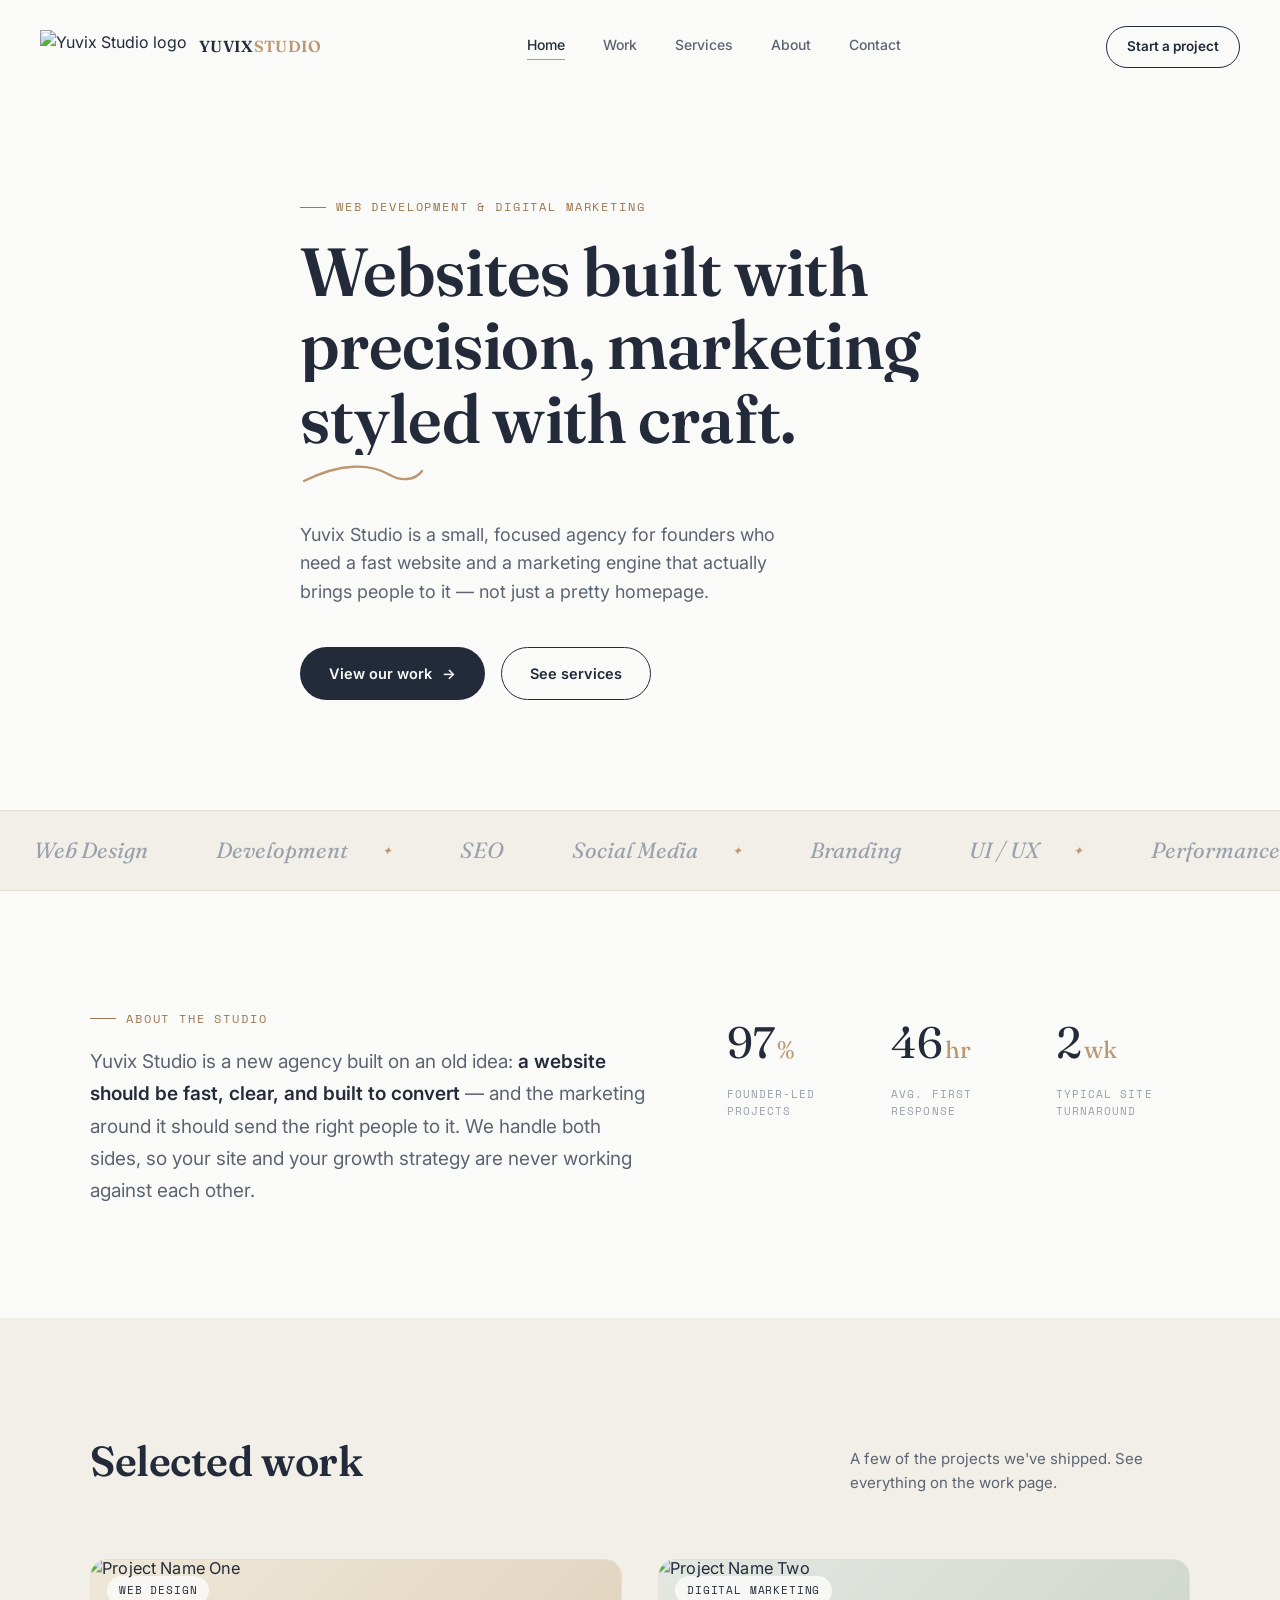
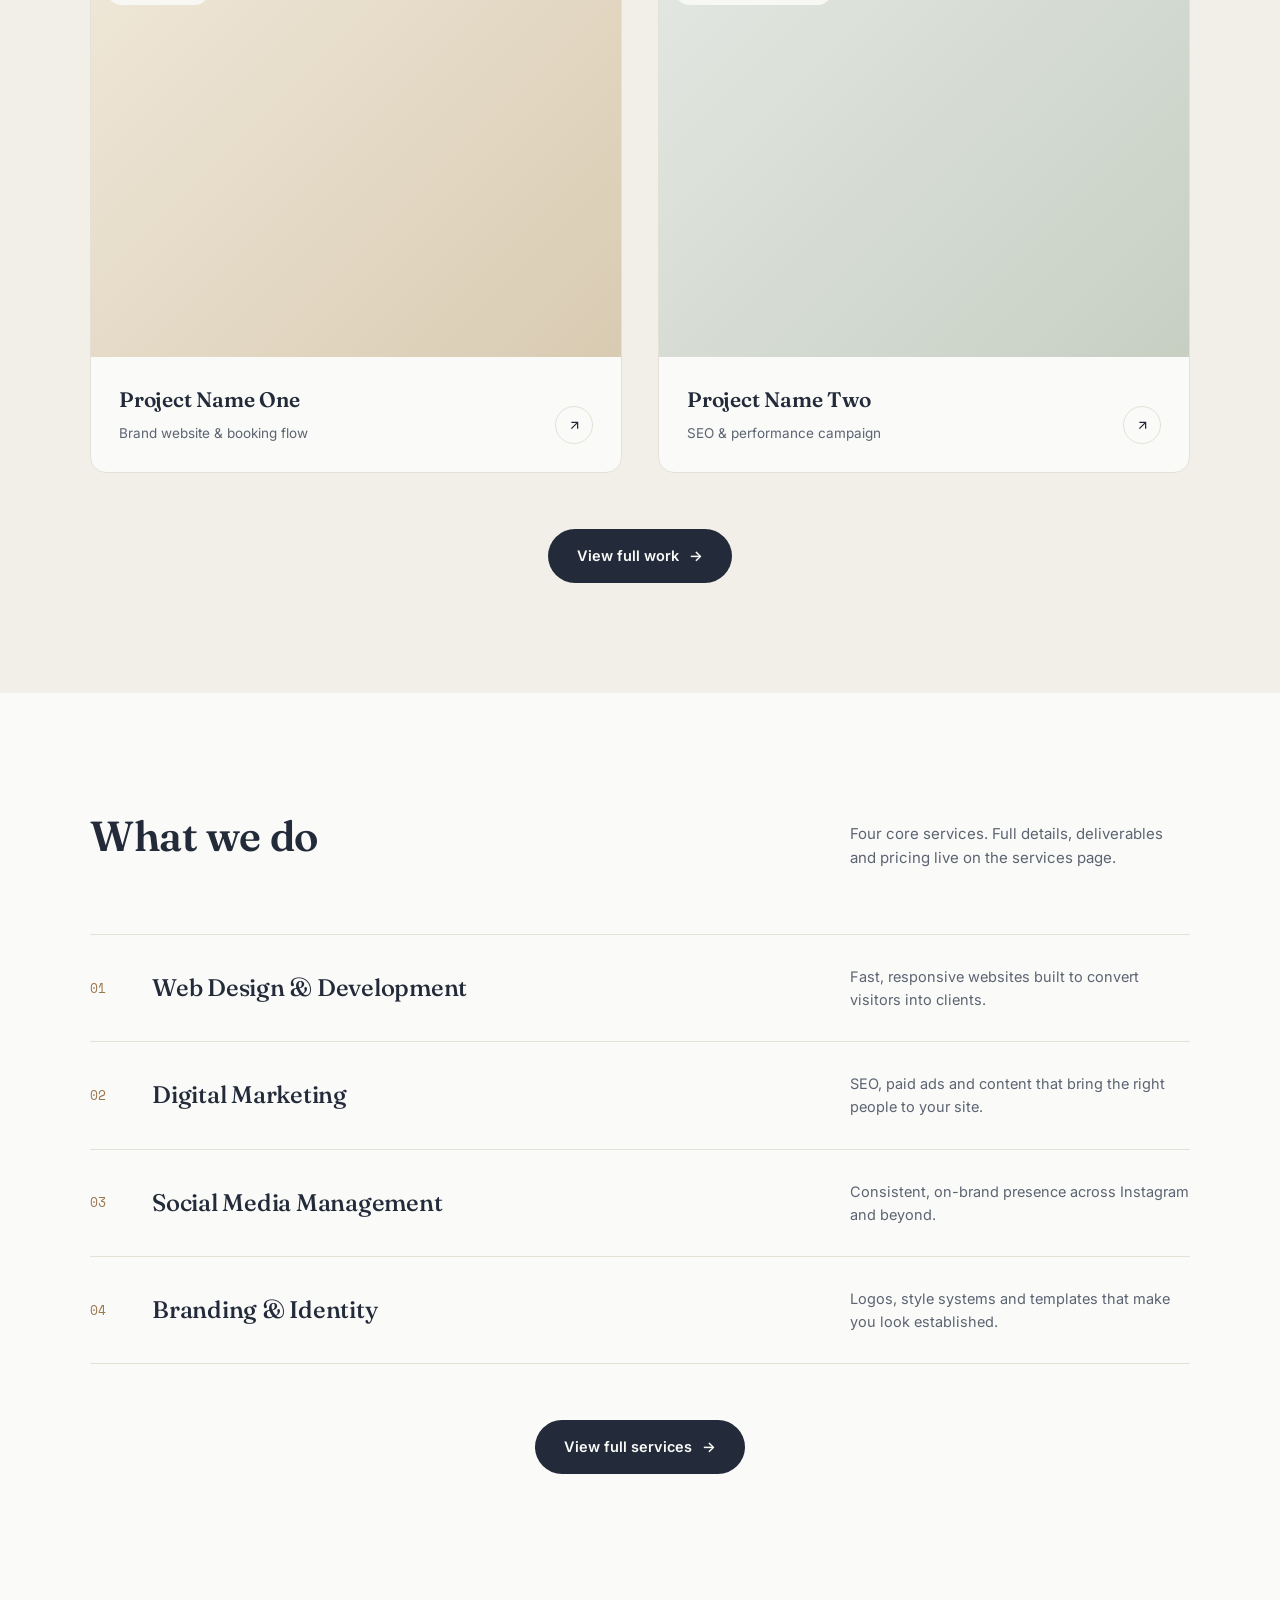
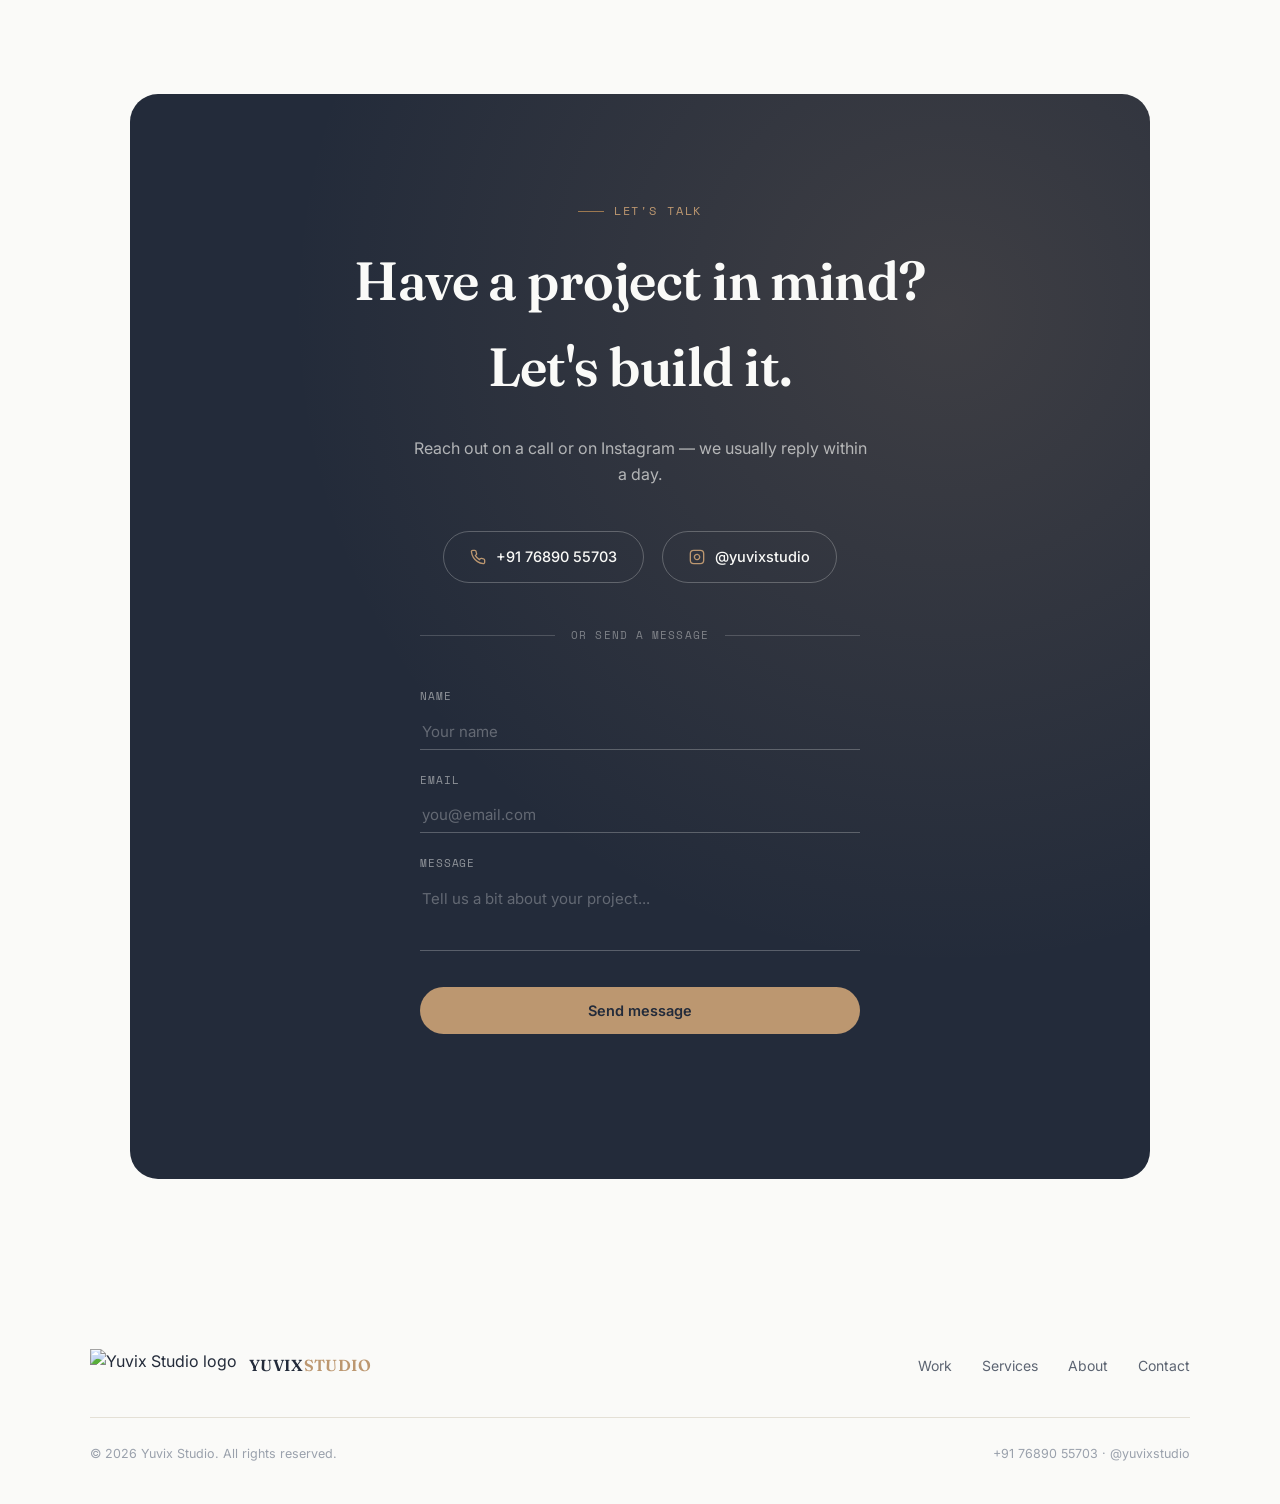
==== files2/index.html @ 5a6e92f4 "my portfolio" ====
<!DOCTYPE html>
<html lang="en">
<head>
<meta charset="UTF-8">
<meta name="viewport" content="width=device-width, initial-scale=1.0">
<title>Yuvix Studio — Web Development &amp; Digital Marketing</title>
<meta name="description" content="Yuvix Studio designs and builds websites and digital marketing systems for brands that want to grow.">
<link rel="icon" href="assets/logo.png">
<link rel="preconnect" href="https://fonts.googleapis.com">
<link rel="preconnect" href="https://fonts.gstatic.com" crossorigin>
<link href="https://fonts.googleapis.com/css2?family=Fraunces:ital,opsz,wght@0,9..144,500;0,9..144,600;1,9..144,500&family=Inter:wght@400;500;600&family=Space+Mono:wght@400;700&display=swap" rel="stylesheet">
<link rel="stylesheet" href="style.css">
</head>
<body>

<!-- ============ NAV ============ -->
<nav class="site-nav">
  <a href="index.html" class="brand">
    <img src="assets/logo.png" alt="Yuvix Studio logo">
    <span class="brand-word">YUVIX<span>STUDIO</span></span>
  </a>
  <div class="nav-links">
    <a href="index.html" class="current">Home</a>
    <a href="work.html">Work</a>
    <a href="services.html">Services</a>
    <a href="index.html#about">About</a>
    <a href="index.html#contact">Contact</a>
  </div>
  <a href="tel:+917689055703" class="nav-cta">Start a project</a>
  <button class="nav-toggle" aria-label="Toggle menu" aria-expanded="false">
    <span></span><span></span><span></span>
  </button>
</nav>

<!-- ============ HERO ============ -->
<header class="hero">
  <img src="assets/logo.png" alt="" class="hero-mark">
  <div class="wrap hero-inner">
    <span class="eyebrow">Web Development &amp; Digital Marketing</span>
    <h1>
      <span class="line"><span>Websites built with</span></span>
      <span class="line"><span>precision, marketing</span></span>
      <span class="line"><span>styled with craft.</span></span>
    </h1>
    <svg class="hero-swash" viewBox="0 0 150 26">
      <path d="M4,20 C40,2 70,2 90,14 C100,20 115,20 122,10" />
    </svg>
    <p class="lede">Yuvix Studio is a small, focused agency for founders who need a fast website and a marketing engine that actually brings people to it — not just a pretty homepage.</p>
    <div class="hero-ctas">
      <a href="#work" class="btn btn-primary">View our work <span class="btn-arrow">→</span></a>
      <a href="services.html" class="btn btn-ghost">See services</a>
    </div>
  </div>
</header>

<!-- ============ MARQUEE ============ -->
<div class="marquee-band">
  <div class="marquee">
    <span>Web Design <span>Development</span> SEO <span>Social Media</span> Branding <span>UI / UX</span> Performance Ads <span>Web Design</span> Development <span>SEO</span> Social Media <span>Branding</span> UI / UX <span>Performance Ads</span></span>
    <span>Web Design <span>Development</span> SEO <span>Social Media</span> Branding <span>UI / UX</span> Performance Ads <span>Web Design</span> Development <span>SEO</span> Social Media <span>Branding</span> UI / UX <span>Performance Ads</span></span>
  </div>
</div>

<!-- ============ ABOUT / STATS ============ -->
<section class="about" id="about">
  <div class="wrap about-grid">
    <div class="about-copy reveal">
      <span class="eyebrow">About the studio</span>
      <p>Yuvix Studio is a new agency built on an old idea: <strong>a website should be fast, clear, and built to convert</strong> — and the marketing around it should send the right people to it. We handle both sides, so your site and your growth strategy are never working against each other.</p>
    </div>
    <div class="stats reveal reveal-stagger">
      <div>
        <div class="stat-num"><span data-count="100">0</span><span class="suffix">%</span></div>
        <div class="stat-label">Founder-led projects</div>
      </div>
      <div>
        <div class="stat-num"><span data-count="48">0</span><span class="suffix">hr</span></div>
        <div class="stat-label">Avg. first response</div>
      </div>
      <div>
        <div class="stat-num"><span data-count="2">0</span><span class="suffix">wk</span></div>
        <div class="stat-label">Typical site turnaround</div>
      </div>
    </div>
  </div>
</section>

<!-- ============ WORK (teaser — full grid lives on work.html) ============ -->
<section class="work" id="work">
  <div class="wrap">
    <div class="section-head reveal">
      <h2>Selected work</h2>
      <p>A few of the projects we've shipped. See everything on the work page.</p>
    </div>

    <div class="work-grid reveal-stagger">

      <!-- Homepage shows a short preview only — the full portfolio lives on work.html.
           To feature a different project here, just change the href/img/text below,
           it doesn't need to match work.html exactly. -->
      <a href="project-1.html" class="work-card reveal" style="--thumb-a:#EFE7D8; --thumb-b:#D9CBB2;">
        <div class="work-thumb">
          <span class="work-tag">Web Design</span>
          <img src="https://picsum.photos/seed/yuvix-webdesign/800/600" alt="Project Name One" loading="lazy">
        </div>
        <div class="work-body">
          <div>
            <h3>Project Name One</h3>
            <p>Brand website &amp; booking flow</p>
          </div>
          <span class="work-arrow"><svg viewBox="0 0 24 24" fill="none" stroke-width="2"><path d="M7 17L17 7M7 7h10v10"/></svg></span>
        </div>
      </a>

      <a href="project-2.html" class="work-card reveal" style="--thumb-a:#E3E7E2; --thumb-b:#C7CFC3;">
        <div class="work-thumb">
          <span class="work-tag">Digital Marketing</span>
          <img src="https://picsum.photos/seed/yuvix-marketing/800/600" alt="Project Name Two" loading="lazy">
        </div>
        <div class="work-body">
          <div>
            <h3>Project Name Two</h3>
            <p>SEO &amp; performance campaign</p>
          </div>
          <span class="work-arrow"><svg viewBox="0 0 24 24" fill="none" stroke-width="2"><path d="M7 17L17 7M7 7h10v10"/></svg></span>
        </div>
      </a>

    </div>

    <div class="teaser-cta reveal">
      <a href="work.html" class="btn btn-primary">View full work <span class="btn-arrow">→</span></a>
    </div>
  </div>
</section>

<!-- ============ SERVICES TEASER ============ -->
<section class="services-teaser">
  <div class="wrap">
    <div class="section-head reveal">
      <h2>What we do</h2>
      <p>Four core services. Full details, deliverables and pricing live on the services page.</p>
    </div>
    <div class="teaser-list reveal-stagger">
      <div class="teaser-row reveal">
        <span class="teaser-num">01</span>
        <h3>Web Design &amp; Development</h3>
        <p>Fast, responsive websites built to convert visitors into clients.</p>
      </div>
      <div class="teaser-row reveal">
        <span class="teaser-num">02</span>
        <h3>Digital Marketing</h3>
        <p>SEO, paid ads and content that bring the right people to your site.</p>
      </div>
      <div class="teaser-row reveal">
        <span class="teaser-num">03</span>
        <h3>Social Media Management</h3>
        <p>Consistent, on-brand presence across Instagram and beyond.</p>
      </div>
      <div class="teaser-row reveal">
        <span class="teaser-num">04</span>
        <h3>Branding &amp; Identity</h3>
        <p>Logos, style systems and templates that make you look established.</p>
      </div>
    </div>
    <div class="teaser-cta reveal">
      <a href="services.html" class="btn btn-primary">View full services <span class="btn-arrow">→</span></a>
    </div>
  </div>
</section>

<!-- ============ CONTACT ============ -->
<section id="contact">
  <div class="wrap">
    <div class="contact reveal">
      <div class="contact-inner">
        <span class="eyebrow" style="color:var(--gold)">Let's talk</span>
        <h2>Have a project in mind? Let's build it.</h2>
        <p class="lede">Reach out on a call or on Instagram — we usually reply within a day.</p>
        <div class="contact-links">
          <a href="tel:+917689055703" class="contact-pill">
            <svg viewBox="0 0 24 24" fill="none" stroke-width="2"><path d="M22 16.92v3a2 2 0 0 1-2.18 2 19.79 19.79 0 0 1-8.63-3.07 19.5 19.5 0 0 1-6-6 19.79 19.79 0 0 1-3.07-8.67A2 2 0 0 1 4.11 2h3a2 2 0 0 1 2 1.72c.127.96.362 1.903.7 2.81a2 2 0 0 1-.45 2.11L8.09 9.91a16 16 0 0 0 6 6l1.27-1.27a2 2 0 0 1 2.11-.45c.907.338 1.85.573 2.81.7A2 2 0 0 1 22 16.92z"/></svg>
            +91 76890 55703
          </a>
          <a href="https://instagram.com/yuvixstudio" target="_blank" rel="noopener" class="contact-pill">
            <svg viewBox="0 0 24 24" fill="none" stroke-width="2"><rect x="2" y="2" width="20" height="20" rx="5"/><path d="M16 11.37A4 4 0 1 1 12.63 8 4 4 0 0 1 16 11.37z"/><path d="M17.5 6.5h.01"/></svg>
            @yuvixstudio
          </a>
        </div>

        <div class="contact-divider">Or send a message</div>

        <!--
          CONTACT FORM — powered by Formspree (free tier works fine).
          Setup: 1) create a free account at https://formspree.io
                 2) create a new form, copy its endpoint (looks like
                    https://formspree.io/f/abcdwxyz)
                 3) replace YOUR_FORM_ID below with that ID.
          Until you do this, the form will show an error on submit.
        -->
        <form class="contact-form" id="contactForm" action="https://formspree.io/f/YOUR_FORM_ID" method="POST">
          <input type="text" name="_gotcha" class="form-honeypot" tabindex="-1" autocomplete="off">
          <div class="field-dark">
            <label for="cf-name">Name</label>
            <input type="text" id="cf-name" name="name" placeholder="Your name" required>
          </div>
          <div class="field-dark">
            <label for="cf-email">Email</label>
            <input type="email" id="cf-email" name="email" placeholder="you@email.com" required>
          </div>
          <div class="field-dark">
            <label for="cf-message">Message</label>
            <textarea id="cf-message" name="message" placeholder="Tell us a bit about your project..." required></textarea>
          </div>
          <button type="submit" class="btn btn-primary">Send message</button>
          <p class="form-status" id="formStatus"></p>
        </form>
      </div>
    </div>
  </div>
</section>

<!-- ============ FOOTER ============ -->
<footer>
  <div class="wrap">
    <div class="footer-grid">
      <a href="index.html" class="brand">
        <img src="assets/logo.png" alt="Yuvix Studio logo">
        <span class="brand-word">YUVIX<span>STUDIO</span></span>
      </a>
      <div class="footer-nav">
        <a href="work.html">Work</a>
        <a href="services.html">Services</a>
        <a href="index.html#about">About</a>
        <a href="index.html#contact">Contact</a>
      </div>
    </div>
    <div class="footer-bottom">
      <span>© <span id="year"></span> Yuvix Studio. All rights reserved.</span>
      <span>+91 76890 55703 · @yuvixstudio</span>
    </div>
  </div>
</footer>

<script src="script.js"></script>
</body>
</html>
---- files2/style.css ----
/* =========================================================
   YUVIX STUDIO — shared stylesheet
   Palette pulled directly from the logo:
     navy  #2A3342   gold  #BC9770
   ========================================================= */

:root{
  --paper:      #FAFAF8;
  --paper-alt:  #F2EFE8;
  --ink:        #232B3A;
  --ink-soft:   #5C6472;
  --ink-faint:  #9AA1AC;
  --gold:       #BC9770;
  --gold-deep:  #9C7850;
  --line:       #E4E0D6;
  --paper-rgb:  250, 250, 248;

  --display: 'Fraunces', serif;
  --body:    'Inter', sans-serif;
  --mono:    'Space Mono', monospace;

  --wrap: 1180px;
  --ease: cubic-bezier(.22,.85,.32,1);
}

*, *::before, *::after{ box-sizing:border-box; }

html{ scroll-behavior:smooth; }

body{
  margin:0;
  background:var(--paper);
  color:var(--ink);
  font-family:var(--body);
  font-size:16px;
  line-height:1.6;
  -webkit-font-smoothing:antialiased;
}

img{ max-width:100%; display:block; }

a{ color:inherit; text-decoration:none; }

.wrap{
  max-width:var(--wrap);
  margin:0 auto;
  padding:0 40px;
}

.eyebrow{
  font-family:var(--mono);
  font-size:11.5px;
  letter-spacing:.16em;
  text-transform:uppercase;
  color:var(--gold-deep);
  display:inline-flex;
  align-items:center;
  gap:10px;
  margin:0 0 18px;
}
.eyebrow::before{
  content:'';
  width:26px; height:1px;
  background:var(--gold-deep);
  display:inline-block;
}

h1,h2,h3{
  font-family:var(--display);
  font-weight:600;
  color:var(--ink);
  margin:0;
  letter-spacing:-.01em;
}

/* =========================== NAV =========================== */
.site-nav{
  position:fixed;
  top:0; left:0; right:0;
  z-index:100;
  display:flex;
  align-items:center;
  justify-content:space-between;
  padding:26px 40px;
  transition: padding .4s var(--ease), background .4s var(--ease), border-color .4s var(--ease);
  border-bottom:1px solid transparent;
}
.site-nav.scrolled{
  padding:16px 40px;
  background:rgba(var(--paper-rgb), .82);
  backdrop-filter: blur(10px);
  border-bottom-color:var(--line);
}
.brand{
  display:flex;
  align-items:center;
  gap:12px;
}
.brand img{ height:34px; width:auto; transition:height .4s var(--ease); }
.site-nav.scrolled .brand img{ height:28px; }
.brand-word{
  font-family:var(--display);
  font-weight:600;
  font-size:16px;
  letter-spacing:.02em;
  color:var(--ink);
}
.brand-word span{ color:var(--gold); }

.nav-links{
  display:flex;
  align-items:center;
  gap:38px;
}
.nav-links a{
  position:relative;
  font-size:14px;
  font-weight:500;
  color:var(--ink-soft);
  padding-bottom:4px;
}
.nav-links a::after{
  content:'';
  position:absolute;
  left:0; bottom:0;
  width:100%; height:1px;
  background:var(--gold);
  transform:scaleX(0);
  transform-origin:right;
  transition:transform .35s var(--ease);
}
.nav-links a:hover::after,
.nav-links a.current::after{ transform:scaleX(1); transform-origin:left; }
.nav-links a.current{ color:var(--ink); }

.nav-cta{
  font-size:13.5px;
  font-weight:600;
  color:var(--ink);
  border:1px solid var(--ink);
  border-radius:999px;
  padding:9px 20px;
  transition:background .3s var(--ease), color .3s var(--ease), border-color .3s var(--ease);
}
.nav-cta:hover{ background:var(--ink); color:var(--paper); }

.nav-toggle{
  display:none;
  flex-direction:column;
  gap:5px;
  background:none;
  border:none;
  cursor:pointer;
  padding:6px;
}
.nav-toggle span{ width:22px; height:1.5px; background:var(--ink); display:block; }

/* =========================== BUTTONS =========================== */
.btn{
  display:inline-flex;
  align-items:center;
  gap:10px;
  font-family:var(--body);
  font-weight:600;
  font-size:14.5px;
  padding:14px 28px;
  border-radius:999px;
  cursor:pointer;
  transition:transform .3s var(--ease), background .3s var(--ease), color .3s var(--ease), border-color .3s var(--ease);
  border:1px solid transparent;
}
.btn-primary{ background:var(--ink); color:var(--paper); }
.btn-primary:hover{ background:var(--gold-deep); transform:translateY(-2px); }
.btn-ghost{ border-color:var(--ink); color:var(--ink); }
.btn-ghost:hover{ background:var(--ink); color:var(--paper); transform:translateY(-2px); }
.btn-arrow{ transition:transform .3s var(--ease); }
.btn:hover .btn-arrow{ transform:translateX(4px); }

/* =========================== HERO =========================== */
.hero{
  position:relative;
  padding:190px 0 110px;
  overflow:hidden;
}
.hero-mark{
  position:absolute;
  right:-6%;
  top:8%;
  width:560px;
  opacity:.05;
  transform:rotate(8deg);
  animation: breathe 9s ease-in-out infinite;
  pointer-events:none;
}
@keyframes breathe{
  0%,100%{ transform:rotate(8deg) scale(1); }
  50%{ transform:rotate(6deg) scale(1.03); }
}
.hero-inner{ max-width:760px; }
.hero h1{
  font-size:clamp(40px, 6vw, 68px);
  line-height:1.08;
}
.hero h1 .line{
  display:block;
  overflow:hidden;
}
.hero h1 .line span{
  display:block;
  transform:translateY(110%);
  animation: line-up .9s var(--ease) forwards;
}
.hero h1 .line:nth-child(1) span{ animation-delay:.05s; }
.hero h1 .line:nth-child(2) span{ animation-delay:.18s; }
.hero h1 .line:nth-child(3) span{ animation-delay:.31s; }
@keyframes line-up{ to{ transform:translateY(0); } }

.hero-swash{
  width:150px; height:26px;
  margin:6px 0 26px;
}
.hero-swash path{
  fill:none;
  stroke:var(--gold);
  stroke-width:2.4;
  stroke-linecap:round;
  stroke-dasharray:220;
  stroke-dashoffset:220;
  animation: swash-draw 1.1s var(--ease) forwards 1s;
}
@keyframes swash-draw{ to{ stroke-dashoffset:0; } }

.hero p.lede{
  font-size:18px;
  color:var(--ink-soft);
  max-width:520px;
  margin:0 0 40px;
  opacity:0;
  animation: fade-up .8s var(--ease) forwards 1.15s;
}
.hero-ctas{
  display:flex;
  gap:16px;
  opacity:0;
  animation: fade-up .8s var(--ease) forwards 1.3s;
}
@keyframes fade-up{
  from{ opacity:0; transform:translateY(14px); }
  to{ opacity:1; transform:translateY(0); }
}

/* =========================== MARQUEE =========================== */
.marquee-band{
  border-top:1px solid var(--line);
  border-bottom:1px solid var(--line);
  background:var(--paper-alt);
  overflow:hidden;
  padding:22px 0;
}
.marquee{
  display:flex;
  width:max-content;
  animation: scroll-left 32s linear infinite;
}
.marquee:hover{ animation-play-state:paused; }
.marquee span{
  font-family:var(--display);
  font-size:22px;
  font-style:italic;
  color:var(--ink-faint);
  padding:0 34px;
  white-space:nowrap;
  display:flex;
  align-items:center;
  gap:34px;
}
.marquee span::after{
  content:'✦';
  font-family:var(--body);
  font-size:12px;
  color:var(--gold);
}
@keyframes scroll-left{
  from{ transform:translateX(0); }
  to{ transform:translateX(-50%); }
}

/* =========================== REVEAL =========================== */
.reveal{
  opacity:0;
  transform:translateY(28px);
  transition:opacity .8s var(--ease), transform .8s var(--ease);
}
.reveal.in-view{ opacity:1; transform:translateY(0); }
.reveal-stagger.in-view > *{ transition-delay: calc(var(--i, 0) * .09s); }

/* =========================== SECTION shared =========================== */
section{ padding:110px 0; }
.section-head{
  display:flex;
  justify-content:space-between;
  align-items:flex-end;
  gap:40px;
  margin-bottom:64px;
}
.section-head h2{ font-size:clamp(28px,3.4vw,42px); max-width:520px; }
.section-head p{ color:var(--ink-soft); max-width:340px; font-size:15px; margin:0; }

/* =========================== ABOUT / STATS =========================== */
.about{ background:var(--paper); }
.about-grid{
  display:grid;
  grid-template-columns:1.1fr .9fr;
  gap:70px;
  align-items:start;
}
.about-copy p{
  font-size:19px;
  color:var(--ink-soft);
  line-height:1.7;
  margin:0;
}
.about-copy strong{ color:var(--ink); font-weight:600; }
.stats{
  display:grid;
  grid-template-columns:repeat(3,1fr);
  gap:30px;
  padding-top:6px;
}
.stat-num{
  font-family:var(--display);
  font-size:44px;
  color:var(--ink);
  display:flex;
  align-items:baseline;
  gap:2px;
}
.stat-num span.suffix{ font-size:24px; color:var(--gold); }
.stat-label{
  font-family:var(--mono);
  font-size:11px;
  letter-spacing:.1em;
  text-transform:uppercase;
  color:var(--ink-faint);
  margin-top:8px;
}

/* =========================== WORK =========================== */
.work{ background:var(--paper-alt); }
.work-grid{
  display:grid;
  grid-template-columns:repeat(2, 1fr);
  gap:36px;
}
.work-card{
  background:var(--paper);
  border:1px solid var(--line);
  border-radius:16px;
  overflow:hidden;
  transition:transform .5s var(--ease), box-shadow .5s var(--ease);
}
.work-card:hover{
  transform:translateY(-6px);
  box-shadow:0 30px 60px -30px rgba(35,43,58,.25);
}
.work-thumb{
  position:relative;
  aspect-ratio: 4 / 3;
  overflow:hidden;
  background:linear-gradient(135deg, var(--thumb-a, #e7e2d6), var(--thumb-b, #d8cfc0));
}
.work-thumb img{
  width:100%; height:100%; object-fit:cover;
  transform:scale(1.02);
  transition:transform .7s var(--ease);
}
.work-card:hover .work-thumb img{ transform:scale(1.1); }
.work-thumb .work-tag{
  position:absolute;
  top:16px; left:16px;
  font-family:var(--mono);
  font-size:10.5px;
  letter-spacing:.08em;
  text-transform:uppercase;
  background:rgba(250,250,248,.9);
  color:var(--ink);
  padding:6px 12px;
  border-radius:999px;
}
.work-body{
  padding:26px 28px 28px;
  display:flex;
  justify-content:space-between;
  align-items:flex-end;
}
.work-body h3{ font-size:21px; margin-bottom:6px; }
.work-body p{ margin:0; font-size:13.5px; color:var(--ink-soft); }
.work-arrow{
  width:38px; height:38px;
  border-radius:50%;
  border:1px solid var(--line);
  display:flex;
  align-items:center;
  justify-content:center;
  flex-shrink:0;
  transition:background .35s var(--ease), transform .35s var(--ease), border-color .35s var(--ease);
}
.work-card:hover .work-arrow{
  background:var(--ink);
  border-color:var(--ink);
  transform:rotate(45deg);
}
.work-arrow svg{ width:15px; height:15px; stroke:var(--ink); transition:stroke .35s var(--ease); }
.work-card:hover .work-arrow svg{ stroke:var(--paper); }

.work-note{
  margin-top:40px;
  font-size:13px;
  color:var(--ink-faint);
  text-align:center;
}
.work-note code{
  background:var(--paper);
  border:1px solid var(--line);
  padding:2px 7px;
  border-radius:6px;
  font-family:var(--mono);
}

/* =========================== SERVICES TEASER (index) =========================== */
.services-teaser{ background:var(--paper); }
.teaser-list{ border-top:1px solid var(--line); }
.teaser-row{
  display:flex;
  align-items:center;
  gap:28px;
  padding:30px 0;
  border-bottom:1px solid var(--line);
  transition:padding-left .4s var(--ease);
}
.teaser-row:hover{ padding-left:14px; }
.teaser-num{
  font-family:var(--mono);
  font-size:13px;
  color:var(--gold-deep);
  width:34px;
  flex-shrink:0;
}
.teaser-row h3{
  font-size:24px;
  flex:1;
  font-weight:500;
}
.teaser-row p{
  color:var(--ink-soft);
  font-size:14.5px;
  max-width:340px;
  margin:0;
  flex:1;
}
.teaser-cta{ text-align:center; margin-top:56px; }

/* =========================== CONTACT =========================== */
.contact{
  background:var(--ink);
  color:var(--paper);
  border-radius:28px;
  margin:0 40px;
  padding:100px 60px;
  text-align:center;
  position:relative;
  overflow:hidden;
}
.contact::before{
  content:'';
  position:absolute;
  inset:0;
  background:radial-gradient(circle at 80% 20%, rgba(188,151,112,.18), transparent 55%);
}
.contact-inner{ position:relative; }
.contact h2{
  color:var(--paper);
  font-size:clamp(32px,4.2vw,54px);
  max-width:680px;
  margin:0 auto 26px;
}
.contact p.lede{
  color:rgba(250,250,248,.65);
  max-width:460px;
  margin:0 auto 44px;
  font-size:16px;
}
.contact-links{
  display:flex;
  justify-content:center;
  gap:18px;
  flex-wrap:wrap;
}
.contact-pill{
  display:flex;
  align-items:center;
  gap:10px;
  border:1px solid rgba(250,250,248,.25);
  border-radius:999px;
  padding:13px 26px;
  font-size:14.5px;
  font-weight:500;
  transition:background .3s var(--ease), border-color .3s var(--ease);
}
.contact-pill:hover{ background:rgba(250,250,248,.08); border-color:var(--gold); }
.contact-pill svg{ width:16px; height:16px; stroke:var(--gold); }

.contact-divider{
  display:flex;
  align-items:center;
  gap:16px;
  max-width:440px;
  margin:44px auto;
  color:rgba(250,250,248,.4);
  font-family:var(--mono);
  font-size:11px;
  letter-spacing:.1em;
  text-transform:uppercase;
}
.contact-divider::before,
.contact-divider::after{
  content:'';
  height:1px;
  flex:1;
  background:rgba(250,250,248,.18);
}

.contact-form{
  max-width:440px;
  margin:0 auto;
  text-align:left;
}
.contact-form .field-dark{
  position:relative;
  margin-bottom:22px;
}
.contact-form label{
  display:block;
  font-family:var(--mono);
  font-size:11px;
  letter-spacing:.08em;
  text-transform:uppercase;
  color:rgba(250,250,248,.5);
  margin-bottom:8px;
}
.contact-form input,
.contact-form textarea{
  width:100%;
  background:transparent;
  border:none;
  border-bottom:1px solid rgba(250,250,248,.25);
  color:var(--paper);
  font-family:var(--body);
  font-size:15px;
  padding:8px 2px;
  outline:none;
  resize:none;
  transition:border-color .3s var(--ease);
}
.contact-form textarea{ min-height:70px; }
.contact-form input:focus,
.contact-form textarea:focus{ border-bottom-color:var(--gold); }
.contact-form input::placeholder,
.contact-form textarea::placeholder{ color:rgba(250,250,248,.3); }

.contact-form .btn-primary{
  background:var(--gold);
  color:var(--ink);
  width:100%;
  justify-content:center;
  margin-top:6px;
}
.contact-form .btn-primary:hover{ background:var(--paper); }
.contact-form .btn-primary:disabled{ opacity:.6; cursor:wait; }

.form-status{
  margin-top:14px;
  font-size:13.5px;
  min-height:18px;
}
.form-status.ok{ color:var(--gold); }
.form-status.err{ color:#e39a9a; }

.form-honeypot{ position:absolute; left:-9999px; opacity:0; height:0; width:0; }

/* =========================== FOOTER =========================== */
footer{ padding:60px 0 40px; }
.footer-grid{
  display:flex;
  justify-content:space-between;
  align-items:center;
  padding-bottom:34px;
  border-bottom:1px solid var(--line);
  flex-wrap:wrap;
  gap:20px;
}
.footer-nav{ display:flex; gap:30px; }
.footer-nav a{ font-size:14px; color:var(--ink-soft); }
.footer-nav a:hover{ color:var(--gold-deep); }
.footer-bottom{
  display:flex;
  justify-content:space-between;
  padding-top:26px;
  font-size:12.5px;
  color:var(--ink-faint);
  flex-wrap:wrap;
  gap:10px;
}

/* =========================== SERVICES PAGE =========================== */
.page-header{
  padding:170px 0 60px;
}
.page-header h1{
  font-size:clamp(36px,5vw,58px);
  max-width:640px;
}
.page-header p.lede{
  color:var(--ink-soft);
  font-size:17px;
  max-width:480px;
  margin-top:20px;
}

.service-block{
  border-top:1px solid var(--line);
  padding:64px 0;
  display:grid;
  grid-template-columns:70px 1.1fr 1fr;
  gap:40px;
}
.service-block:last-child{ border-bottom:1px solid var(--line); }
.service-num{
  font-family:var(--mono);
  font-size:14px;
  color:var(--gold-deep);
}
.service-main h2{ font-size:28px; margin-bottom:14px; }
.service-main p{ color:var(--ink-soft); font-size:15.5px; max-width:420px; }
.service-meta{ display:flex; flex-direction:column; gap:18px; }
.service-tags{ display:flex; flex-wrap:wrap; gap:8px; }
.service-tags span{
  font-family:var(--mono);
  font-size:11px;
  letter-spacing:.05em;
  text-transform:uppercase;
  background:var(--paper-alt);
  border:1px solid var(--line);
  color:var(--ink-soft);
  padding:6px 12px;
  border-radius:999px;
}
.service-includes{ margin:0; padding:0; list-style:none; }
.service-includes li{
  font-size:14.5px;
  color:var(--ink-soft);
  padding-left:20px;
  position:relative;
  margin-bottom:9px;
}
.service-includes li::before{
  content:'';
  position:absolute;
  left:0; top:8px;
  width:8px; height:1px;
  background:var(--gold);
}
.service-price{
  font-family:var(--display);
  font-size:15px;
  color:var(--ink);
  margin-top:4px;
}
.service-price span{ color:var(--ink-faint); font-family:var(--body); font-size:13px; }

/* =========================== EDITABLE NOTE BANNER =========================== */
.edit-note{
  margin:0 40px 0;
  background:var(--paper-alt);
  border:1px dashed var(--line);
  border-radius:14px;
  padding:16px 22px;
  font-family:var(--mono);
  font-size:12px;
  color:var(--ink-faint);
  max-width:calc(var(--wrap) + 80px);
  margin-left:auto;
  margin-right:auto;
}

/* =========================== PROJECT DETAIL PAGE =========================== */
.project-header{ padding:170px 0 50px; }
.project-header .eyebrow{ margin-bottom:22px; }
.project-header h1{ font-size:clamp(32px,5vw,52px); max-width:720px; }
.project-header p.lede{ color:var(--ink-soft); font-size:17px; max-width:480px; margin-top:18px; }

.project-image{
  margin:0 0 70px;
  border-radius:20px;
  overflow:hidden;
  aspect-ratio:16/9;
  background:var(--paper-alt);
}
.project-image img{ width:100%; height:100%; object-fit:cover; }

.project-body{
  display:grid;
  grid-template-columns:240px 1fr;
  gap:60px;
  padding-bottom:100px;
}
.project-meta dl{ margin:0; }
.project-meta div{
  padding:18px 0;
  border-top:1px solid var(--line);
}
.project-meta div:last-child{ border-bottom:1px solid var(--line); }
.project-meta dt{
  font-family:var(--mono);
  font-size:10.5px;
  letter-spacing:.1em;
  text-transform:uppercase;
  color:var(--ink-faint);
  margin-bottom:6px;
}
.project-meta dd{ margin:0; font-size:14.5px; color:var(--ink); }
.project-meta dd a{ color:var(--gold-deep); }
.project-meta dd a:hover{ text-decoration:underline; }

.project-content h2{
  font-size:22px;
  margin:0 0 14px;
}
.project-content > div + div{ margin-top:44px; }
.project-content p{
  color:var(--ink-soft);
  font-size:16px;
  line-height:1.75;
  max-width:600px;
  margin:0 0 16px;
}
.project-content ul{ margin:0; padding:0; list-style:none; max-width:560px; }
.project-content ul li{
  font-size:15px;
  color:var(--ink-soft);
  padding-left:22px;
  position:relative;
  margin-bottom:11px;
}
.project-content ul li::before{
  content:'';
  position:absolute;
  left:0; top:9px;
  width:9px; height:1px;
  background:var(--gold);
}

.project-nav{
  display:flex;
  justify-content:space-between;
  align-items:center;
  padding:36px 0;
  border-top:1px solid var(--line);
}
.project-nav a{
  font-size:14.5px;
  font-weight:600;
  color:var(--ink);
  display:flex;
  align-items:center;
  gap:8px;
}
.project-nav a:hover{ color:var(--gold-deep); }

@media (max-width: 900px){
  .project-body{ grid-template-columns:1fr; gap:36px; }
}
@media (max-width: 900px){
  .wrap{ padding:0 24px; }
  .about-grid{ grid-template-columns:1fr; gap:44px; }
  .work-grid{ grid-template-columns:1fr; }
  .service-block{ grid-template-columns:1fr; gap:18px; }
  .contact{ margin:0 20px; padding:70px 28px; }
  .nav-cta{ display:none; }
  .nav-toggle{ display:flex; z-index:110; }
  .nav-links{
    display:flex;
    position:fixed;
    top:0; right:0;
    height:100vh;
    width:min(78vw, 320px);
    background:var(--paper);
    flex-direction:column;
    align-items:flex-start;
    justify-content:center;
    gap:28px;
    padding:40px;
    transform:translateX(100%);
    transition:transform .5s var(--ease);
    box-shadow:-20px 0 60px -30px rgba(35,43,58,.3);
    z-index:105;
  }
  .nav-links.open{ transform:translateX(0); }
  .nav-links a{ font-size:18px; }
  .stats{ grid-template-columns:1fr 1fr; }
  .hero{ padding:150px 0 80px; }
  .hero-mark{ width:340px; }
}

@media (prefers-reduced-motion: reduce){
  *{ animation-duration:.001ms !important; transition-duration:.001ms !important; }
}
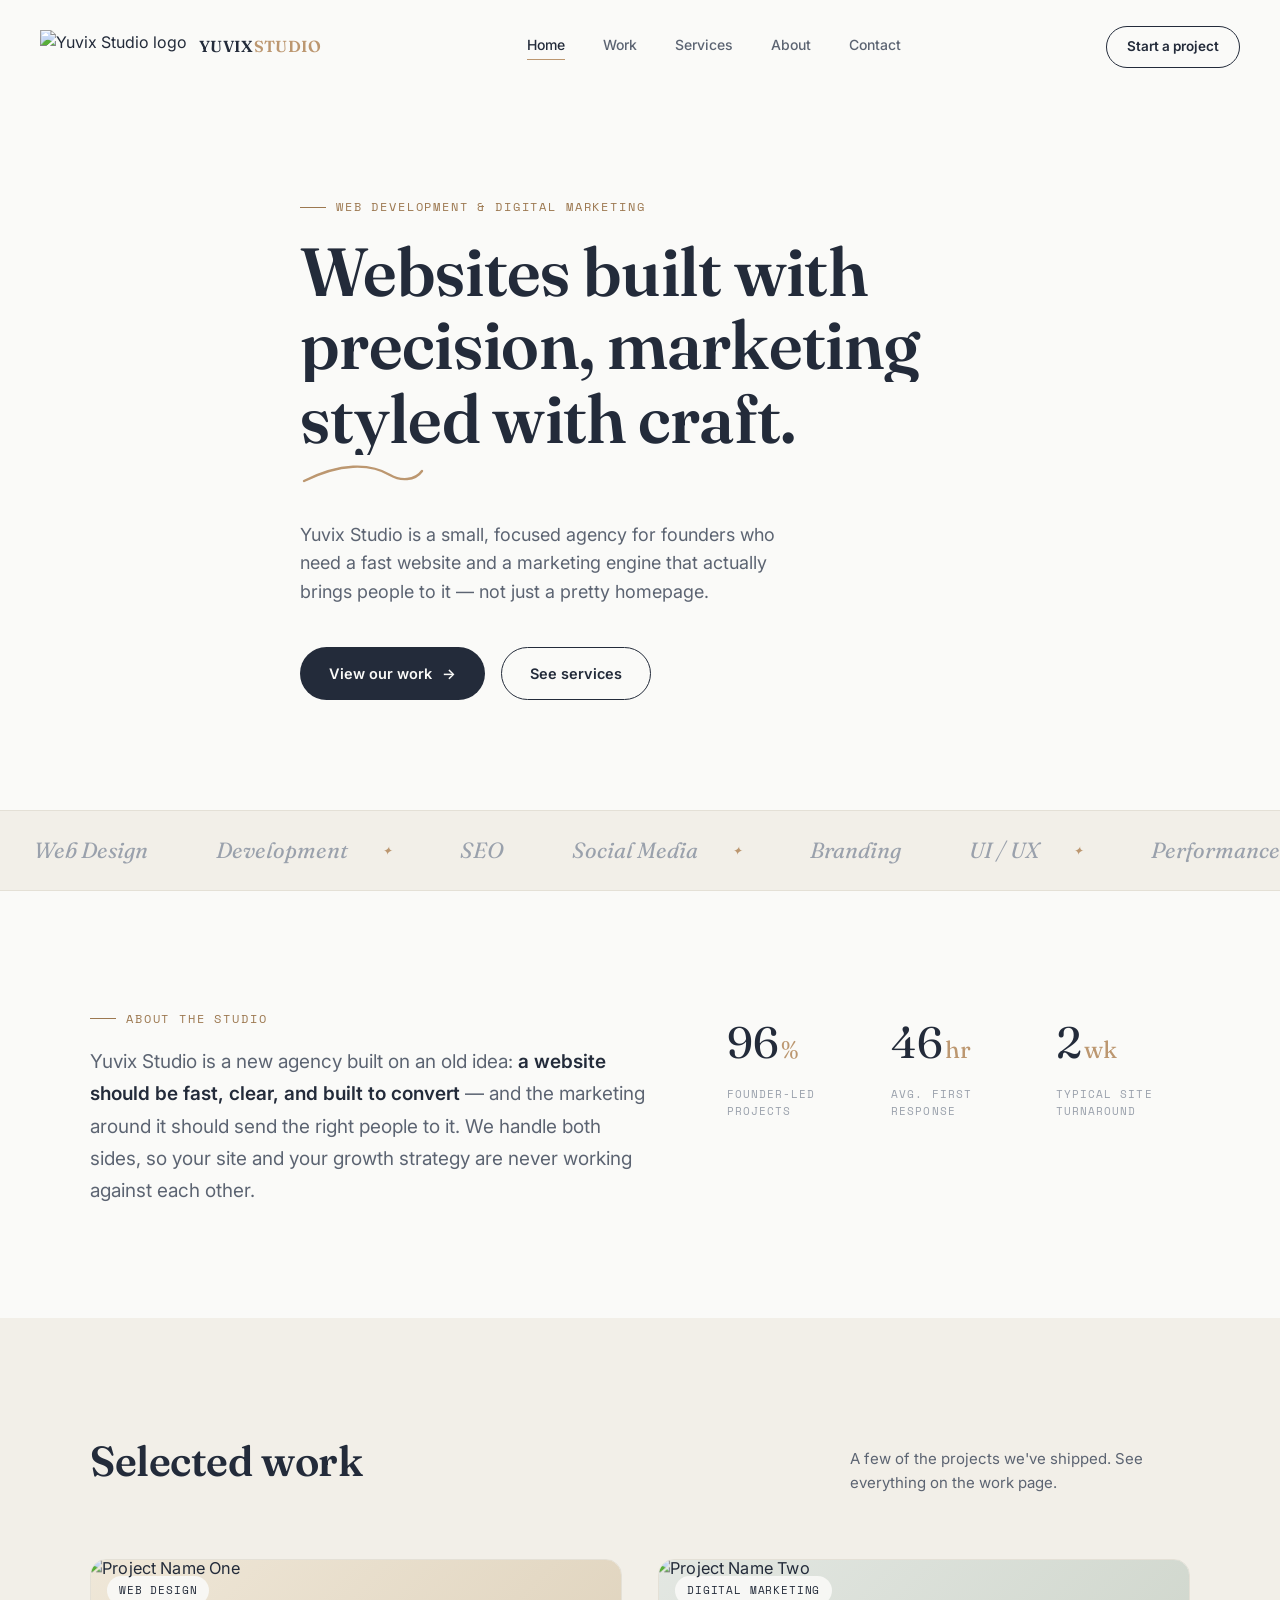
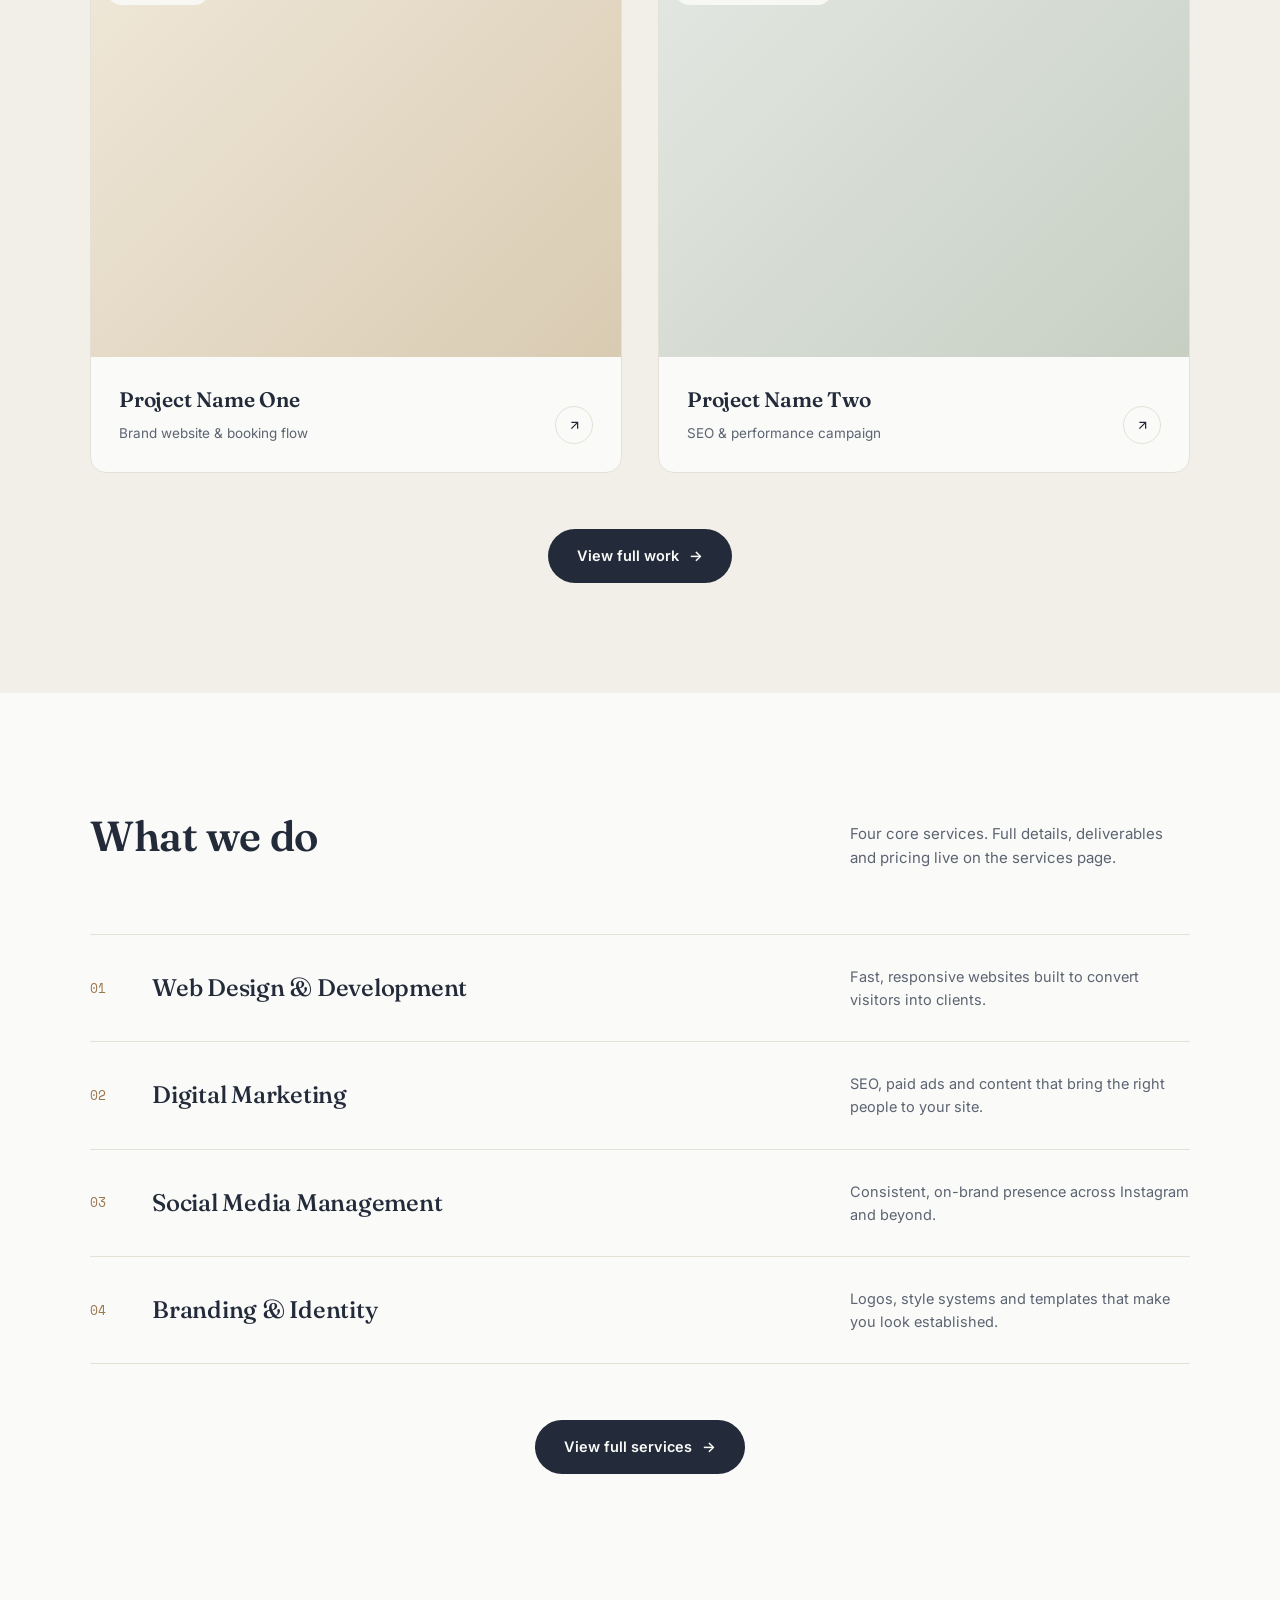
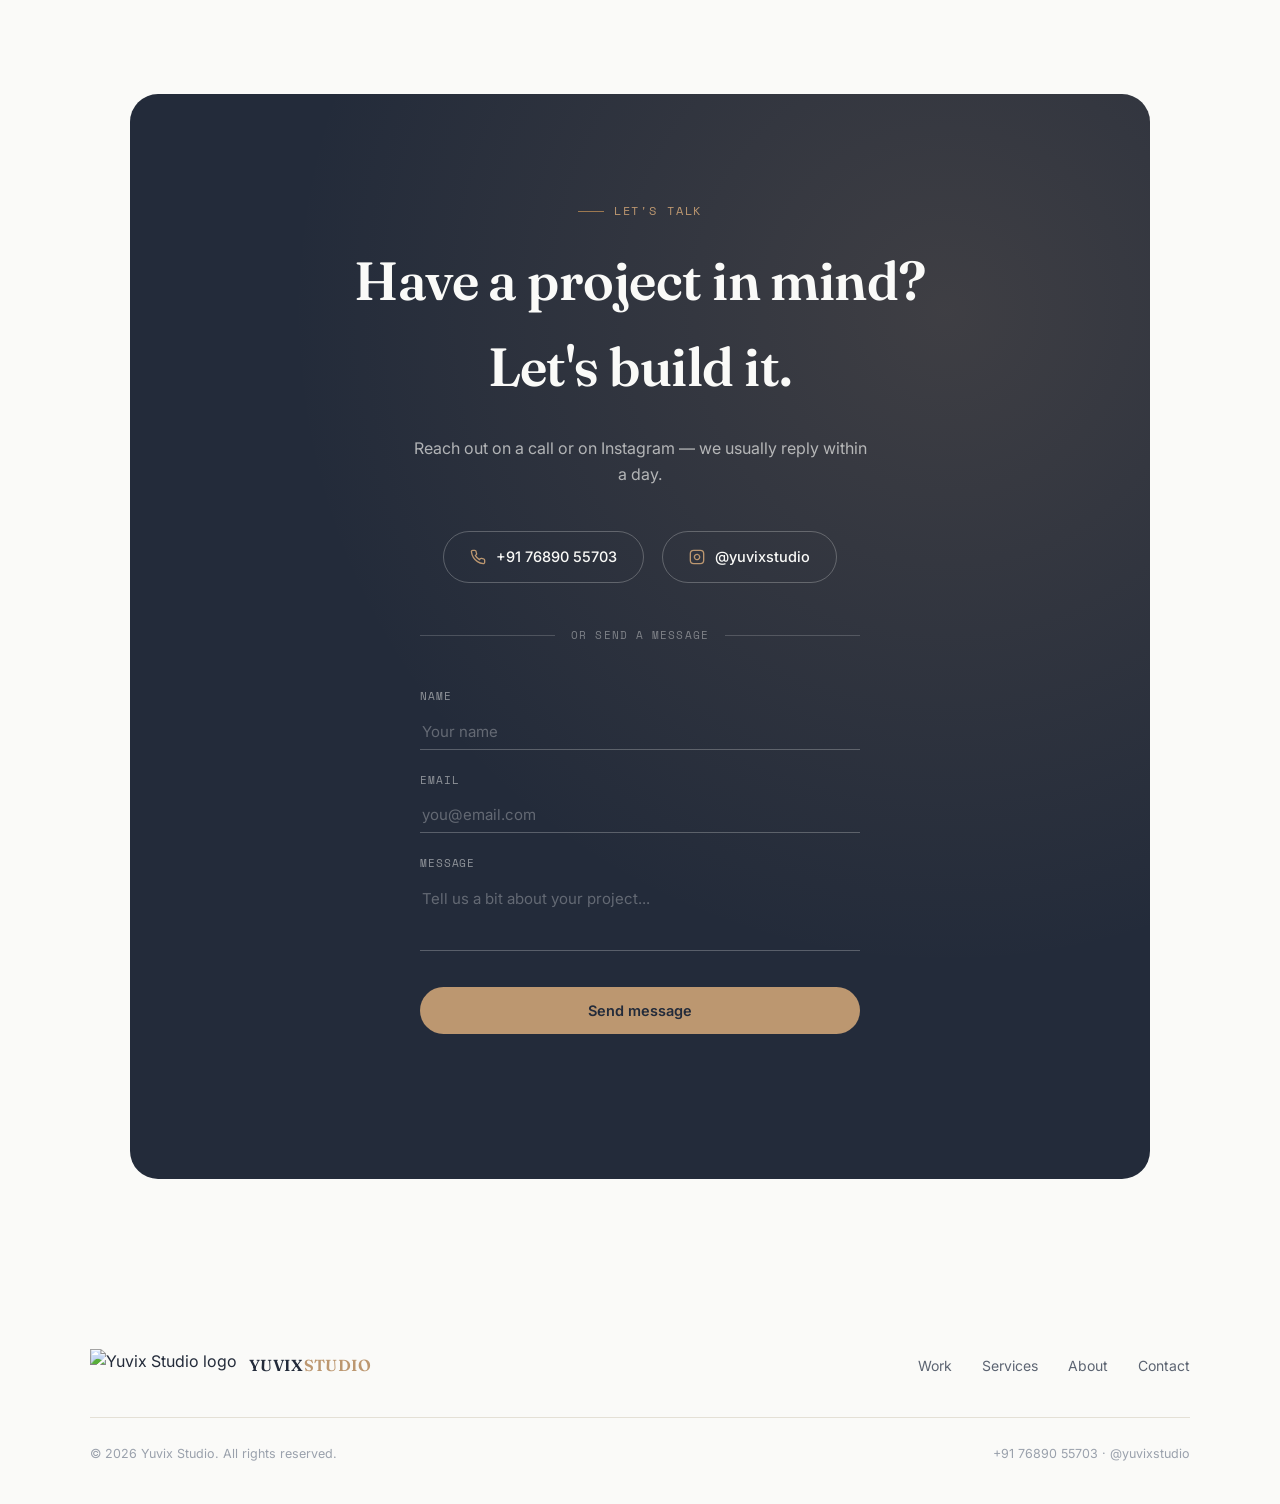
==== commit 00cec52b: "add favicon" ====
--- a/files2/index.html
+++ b/files2/index.html
@@ -10,6 +10,7 @@
 <link rel="preconnect" href="https://fonts.gstatic.com" crossorigin>
 <link href="https://fonts.googleapis.com/css2?family=Fraunces:ital,opsz,wght@0,9..144,500;0,9..144,600;1,9..144,500&family=Inter:wght@400;500;600&family=Space+Mono:wght@400;700&display=swap" rel="stylesheet">
 <link rel="stylesheet" href="style.css">
+<link rel="shortcut icon" href="/files2/yuvixstudio.png" type="image/x-icon">
 </head>
 <body>
 
